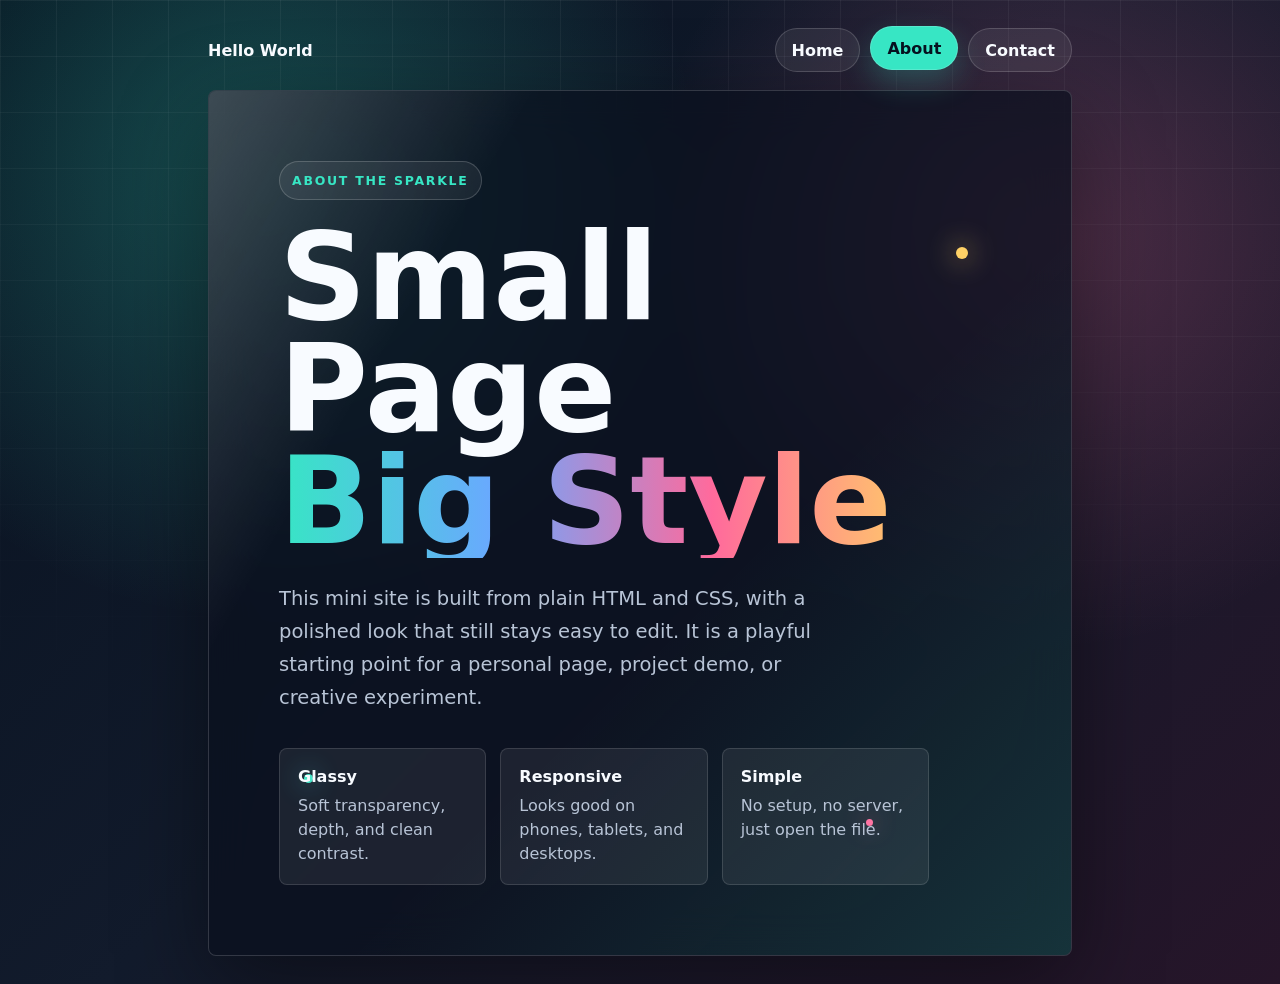
==== about.html @ db56a7b0 "Add about,contact,and style files" ====
<!DOCTYPE html>
<html lang="en">
<head>
  <meta charset="UTF-8">
  <meta name="viewport" content="width=device-width, initial-scale=1.0">
  <title>Hello World | About</title>
  <link rel="stylesheet" href="styles.css">
</head>
<body>
  <main class="stage" aria-label="About page">
    <nav class="site-nav" aria-label="Primary navigation">
      <a class="brand" href="index.html">Hello World</a>
      <div class="links">
        <a class="nav-link" href="index.html">Home</a>
        <a class="nav-link active" href="about.html">About</a>
        <a class="nav-link" href="contact.html">Contact</a>
      </div>
    </nav>

    <section class="card">
      <div class="spark one"></div>
      <div class="spark two"></div>
      <div class="spark three"></div>

      <div class="content">
        <p class="eyebrow">About the sparkle</p>
        <h1>Small Page <span>Big Style</span></h1>
        <p>
          This mini site is built from plain HTML and CSS, with a polished look that still stays easy to edit.
          It is a playful starting point for a personal page, project demo, or creative experiment.
        </p>
        <div class="feature-grid" aria-label="Site highlights">
          <div class="feature">
            <strong>Glassy</strong>
            <span>Soft transparency, depth, and clean contrast.</span>
          </div>
          <div class="feature">
            <strong>Responsive</strong>
            <span>Looks good on phones, tablets, and desktops.</span>
          </div>
          <div class="feature">
            <strong>Simple</strong>
            <span>No setup, no server, just open the file.</span>
          </div>
        </div>
      </div>
    </section>
  </main>
</body>
</html>
---- styles.css ----
:root {
  color-scheme: dark;
  --ink: #f8fbff;
  --muted: #b8c4d6;
  --panel: rgba(10, 16, 30, 0.72);
  --panel-border: rgba(255, 255, 255, 0.16);
  --teal: #37e6c4;
  --rose: #ff6a9c;
  --amber: #ffd166;
  --blue: #6aa8ff;
}

* {
  box-sizing: border-box;
}

body {
  min-height: 100vh;
  margin: 0;
  display: grid;
  place-items: center;
  overflow: auto;
  font-family: Inter, ui-sans-serif, system-ui, -apple-system, BlinkMacSystemFont, "Segoe UI", sans-serif;
  color: var(--ink);
  background:
    radial-gradient(circle at 20% 18%, rgba(55, 230, 196, 0.28), transparent 34%),
    radial-gradient(circle at 82% 24%, rgba(255, 106, 156, 0.24), transparent 32%),
    linear-gradient(135deg, #07111f 0%, #121b2c 48%, #261529 100%);
}

body::before {
  content: "";
  position: fixed;
  inset: 0;
  pointer-events: none;
  background-image:
    linear-gradient(rgba(255, 255, 255, 0.06) 1px, transparent 1px),
    linear-gradient(90deg, rgba(255, 255, 255, 0.06) 1px, transparent 1px);
  background-size: 56px 56px;
  mask-image: linear-gradient(to bottom, rgba(0, 0, 0, 0.85), transparent 82%);
}

.stage {
  width: min(92vw, 920px);
  padding: 28px;
  position: relative;
}

.site-nav {
  position: relative;
  z-index: 2;
  display: flex;
  justify-content: space-between;
  align-items: center;
  gap: 18px;
  margin-bottom: 18px;
}

.brand {
  color: var(--ink);
  font-weight: 900;
  text-decoration: none;
}

.links {
  display: flex;
  flex-wrap: wrap;
  gap: 10px;
}

.nav-link,
.button {
  display: inline-flex;
  align-items: center;
  justify-content: center;
  min-height: 44px;
  padding: 0 16px;
  border-radius: 999px;
  font-weight: 800;
  text-decoration: none;
  transition: transform 180ms ease, box-shadow 180ms ease, background 180ms ease;
}

.nav-link {
  color: var(--ink);
  border: 1px solid rgba(255, 255, 255, 0.16);
  background: rgba(255, 255, 255, 0.07);
}

.nav-link:hover,
.nav-link.active {
  color: #06111f;
  background: var(--teal);
  box-shadow: 0 12px 30px rgba(55, 230, 196, 0.24);
  transform: translateY(-2px);
}

.card {
  position: relative;
  overflow: hidden;
  min-height: 430px;
  padding: clamp(34px, 6vw, 70px);
  border: 1px solid var(--panel-border);
  border-radius: 8px;
  background: var(--panel);
  box-shadow: 0 28px 90px rgba(0, 0, 0, 0.42);
  backdrop-filter: blur(22px);
}

.card::before {
  content: "";
  position: absolute;
  inset: 0;
  background:
    linear-gradient(120deg, rgba(255, 255, 255, 0.2), transparent 24%),
    linear-gradient(315deg, rgba(55, 230, 196, 0.16), transparent 42%);
  pointer-events: none;
}

.spark {
  position: absolute;
  width: 12px;
  height: 12px;
  border-radius: 50%;
  background: var(--amber);
  box-shadow: 0 0 28px var(--amber);
  animation: float 6s ease-in-out infinite;
}

.spark.one {
  right: 12%;
  top: 18%;
}

.spark.two {
  left: 11%;
  bottom: 20%;
  width: 9px;
  height: 9px;
  background: var(--teal);
  box-shadow: 0 0 24px var(--teal);
  animation-delay: -2s;
}

.spark.three {
  right: 23%;
  bottom: 15%;
  width: 7px;
  height: 7px;
  background: var(--rose);
  box-shadow: 0 0 22px var(--rose);
  animation-delay: -4s;
}

.content {
  position: relative;
  z-index: 1;
  max-width: 650px;
}

.eyebrow {
  width: fit-content;
  margin: 0 0 22px;
  padding: 8px 12px;
  border: 1px solid rgba(255, 255, 255, 0.18);
  border-radius: 999px;
  color: var(--teal);
  background: rgba(255, 255, 255, 0.06);
  font-size: 0.78rem;
  font-weight: 700;
  text-transform: uppercase;
  letter-spacing: 0.14em;
}

h1 {
  margin: 0;
  font-size: clamp(3rem, 11vw, 7.6rem);
  line-height: 0.92;
  letter-spacing: 0;
}

h1 span {
  display: block;
  color: transparent;
  background: linear-gradient(90deg, var(--teal), var(--blue), var(--rose), var(--amber));
  background-clip: text;
  -webkit-background-clip: text;
}

p {
  max-width: 560px;
  margin: 24px 0 0;
  color: var(--muted);
  font-size: clamp(1rem, 2.2vw, 1.22rem);
  line-height: 1.7;
}

.button-row {
  display: flex;
  flex-wrap: wrap;
  gap: 14px;
  margin-top: 34px;
}

.button {
  color: #06111f;
  background: var(--teal);
  box-shadow: 0 12px 32px rgba(55, 230, 196, 0.28);
}

.button:hover {
  transform: translateY(-2px);
  box-shadow: 0 16px 38px rgba(55, 230, 196, 0.36);
}

.button.ghost {
  color: var(--ink);
  background: rgba(255, 255, 255, 0.08);
  box-shadow: none;
  border: 1px solid rgba(255, 255, 255, 0.16);
}

.feature-grid {
  display: grid;
  grid-template-columns: repeat(3, minmax(0, 1fr));
  gap: 14px;
  margin-top: 34px;
}

.feature {
  min-height: 118px;
  padding: 18px;
  border: 1px solid rgba(255, 255, 255, 0.13);
  border-radius: 8px;
  background: rgba(255, 255, 255, 0.07);
}

.feature strong {
  display: block;
  color: var(--ink);
  margin-bottom: 8px;
}

.feature span {
  color: var(--muted);
  line-height: 1.5;
}

.contact-list {
  display: grid;
  gap: 14px;
  margin-top: 34px;
  padding: 0;
  list-style: none;
}

.contact-list a {
  display: flex;
  justify-content: space-between;
  gap: 14px;
  padding: 16px 18px;
  border: 1px solid rgba(255, 255, 255, 0.13);
  border-radius: 8px;
  color: var(--ink);
  background: rgba(255, 255, 255, 0.07);
  text-decoration: none;
}

.contact-list a:hover {
  background: rgba(55, 230, 196, 0.12);
}

.contact-list span {
  color: var(--teal);
  font-weight: 800;
}

@keyframes float {
  0%, 100% {
    transform: translate3d(0, 0, 0) scale(1);
  }

  50% {
    transform: translate3d(18px, -22px, 0) scale(1.4);
  }
}

@media (max-width: 680px) {
  .stage {
    padding: 18px;
  }

  .site-nav {
    align-items: flex-start;
    flex-direction: column;
  }

  .links,
  .nav-link,
  .button-row,
  .button {
    width: 100%;
  }

  .links {
    display: grid;
    grid-template-columns: repeat(3, minmax(0, 1fr));
  }

  .card {
    min-height: auto;
  }

  .button-row,
  .feature-grid {
    grid-template-columns: 1fr;
    flex-direction: column;
  }

  .contact-list a {
    flex-direction: column;
  }
}
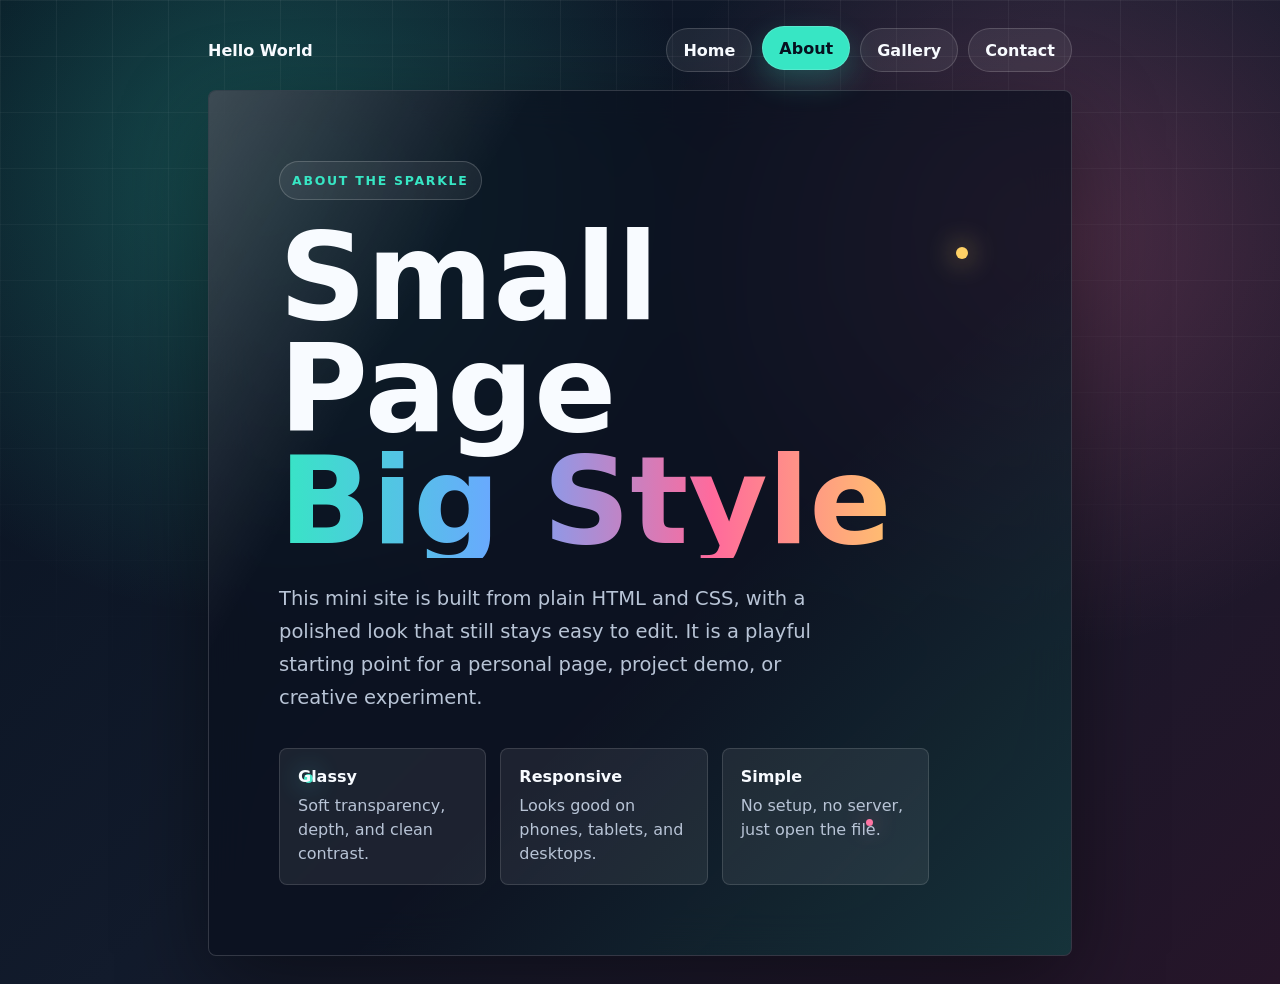
==== commit 3a10d096: "added gallery feat" ====
--- a/about.html
+++ b/about.html
@@ -13,6 +13,7 @@
       <div class="links">
         <a class="nav-link" href="index.html">Home</a>
         <a class="nav-link active" href="about.html">About</a>
+        <a class="nav-link" href="gallery.html">Gallery</a>
         <a class="nav-link" href="contact.html">Contact</a>
       </div>
     </nav>
--- a/styles.css
+++ b/styles.css
@@ -227,6 +227,66 @@
   margin-top: 34px;
 }
 
+.gallery-grid {
+  display: grid;
+  grid-template-columns: repeat(3, minmax(0, 1fr));
+  gap: 14px;
+  margin-top: 34px;
+}
+
+.gallery-item {
+  position: relative;
+  min-height: 170px;
+  overflow: hidden;
+  border: 1px solid rgba(255, 255, 255, 0.13);
+  border-radius: 8px;
+  background:
+    radial-gradient(circle at 25% 22%, rgba(255, 255, 255, 0.55), transparent 9%),
+    linear-gradient(135deg, rgba(55, 230, 196, 0.74), rgba(106, 168, 255, 0.44) 48%, rgba(255, 106, 156, 0.54));
+}
+
+.gallery-item:nth-child(2) {
+  background:
+    radial-gradient(circle at 70% 28%, rgba(255, 255, 255, 0.5), transparent 10%),
+    linear-gradient(135deg, rgba(255, 209, 102, 0.76), rgba(255, 106, 156, 0.48), rgba(106, 168, 255, 0.52));
+}
+
+.gallery-item:nth-child(3) {
+  background:
+    radial-gradient(circle at 30% 72%, rgba(255, 255, 255, 0.48), transparent 9%),
+    linear-gradient(135deg, rgba(106, 168, 255, 0.78), rgba(55, 230, 196, 0.42), rgba(255, 209, 102, 0.5));
+}
+
+.gallery-item:nth-child(4) {
+  background:
+    radial-gradient(circle at 78% 70%, rgba(255, 255, 255, 0.5), transparent 10%),
+    linear-gradient(135deg, rgba(255, 106, 156, 0.72), rgba(55, 230, 196, 0.44), rgba(106, 168, 255, 0.52));
+}
+
+.gallery-item:nth-child(5) {
+  background:
+    radial-gradient(circle at 52% 34%, rgba(255, 255, 255, 0.48), transparent 9%),
+    linear-gradient(135deg, rgba(55, 230, 196, 0.62), rgba(255, 209, 102, 0.52), rgba(255, 106, 156, 0.44));
+}
+
+.gallery-item:nth-child(6) {
+  background:
+    radial-gradient(circle at 18% 30%, rgba(255, 255, 255, 0.5), transparent 10%),
+    linear-gradient(135deg, rgba(106, 168, 255, 0.74), rgba(255, 106, 156, 0.48), rgba(55, 230, 196, 0.5));
+}
+
+.gallery-item span {
+  position: absolute;
+  left: 14px;
+  bottom: 14px;
+  padding: 7px 10px;
+  border-radius: 999px;
+  color: #06111f;
+  background: rgba(248, 251, 255, 0.88);
+  font-size: 0.8rem;
+  font-weight: 900;
+}
+
 .feature {
   min-height: 118px;
   padding: 18px;
@@ -304,7 +364,7 @@
 
   .links {
     display: grid;
-    grid-template-columns: repeat(3, minmax(0, 1fr));
+    grid-template-columns: repeat(2, minmax(0, 1fr));
   }
 
   .card {
@@ -312,7 +372,8 @@
   }
 
   .button-row,
-  .feature-grid {
+  .feature-grid,
+  .gallery-grid {
     grid-template-columns: 1fr;
     flex-direction: column;
   }
